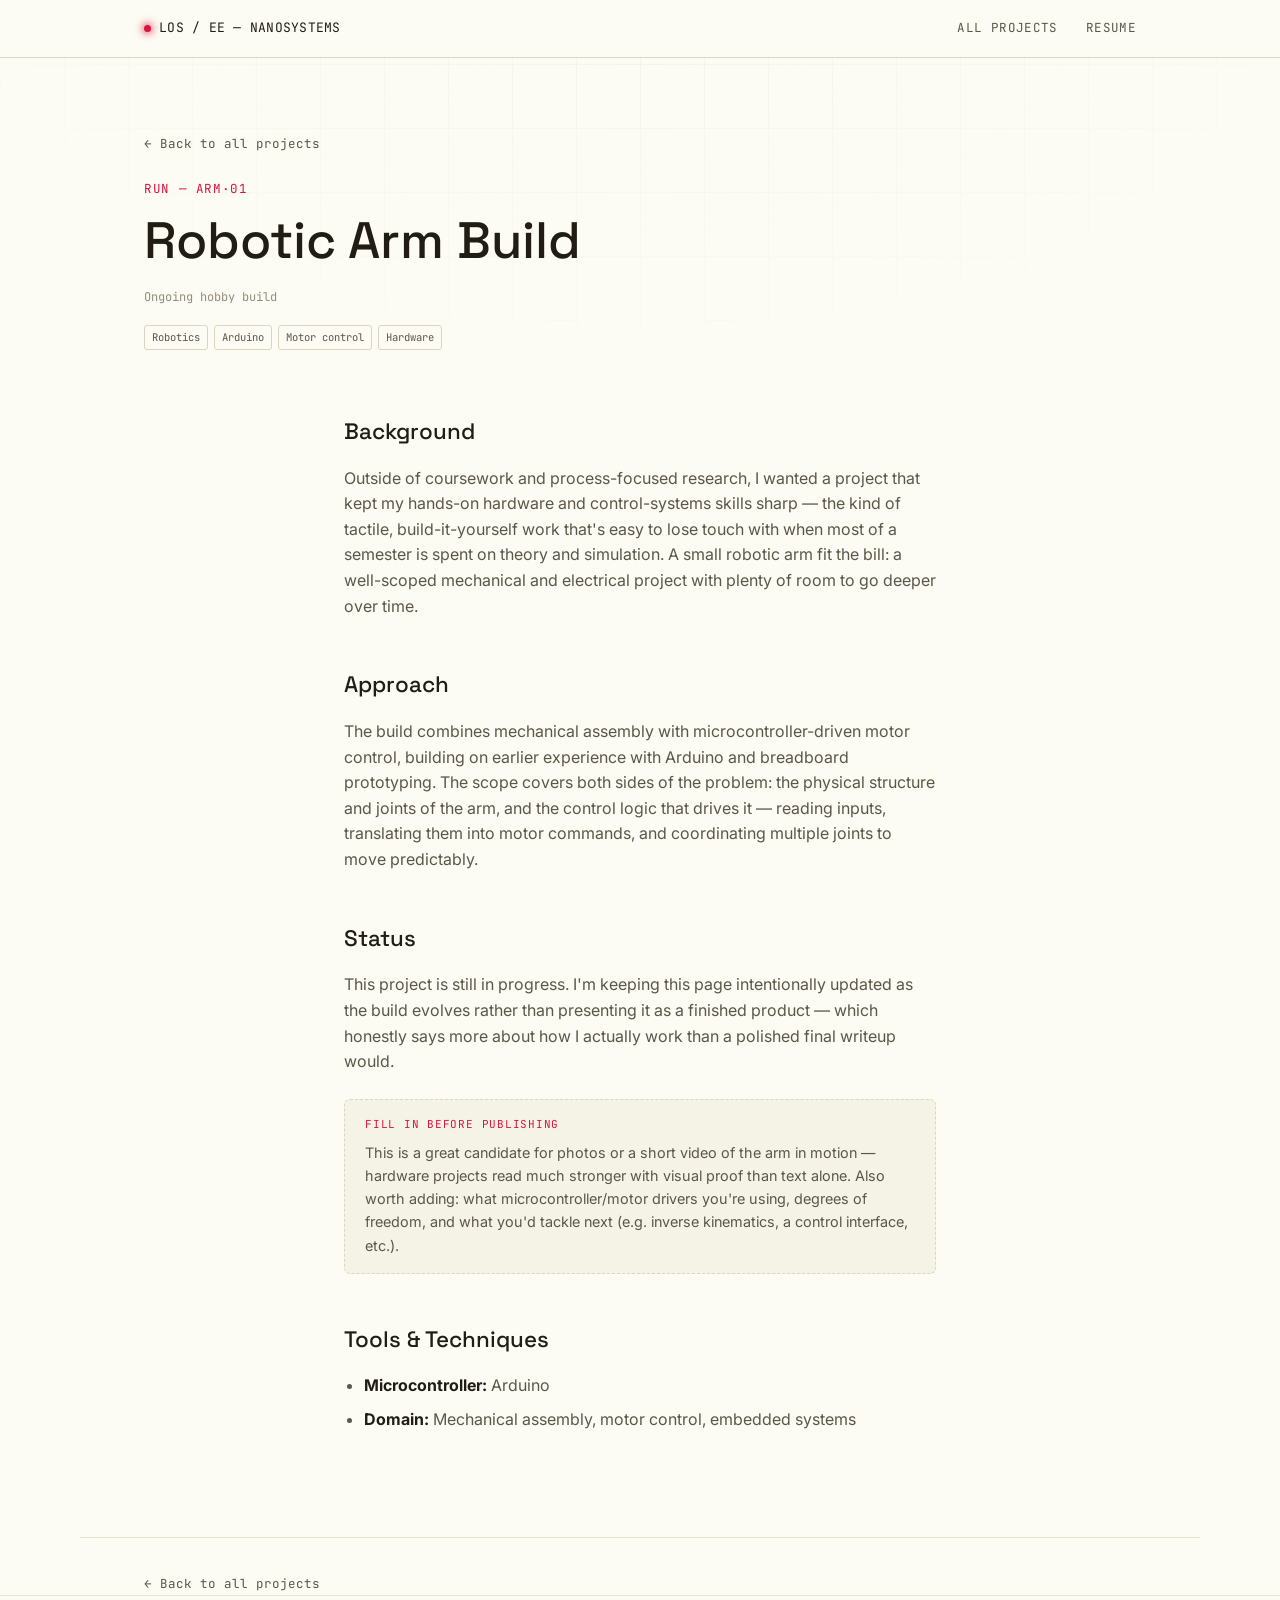
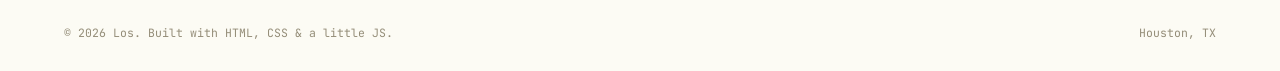
==== project-arm.html @ d70d7a23 "Changes to site visual theme, added pages for projects, typing animation for intro" ====
<!DOCTYPE html>
<html lang="en">
<head>
<meta charset="UTF-8">
<meta name="viewport" content="width=device-width, initial-scale=1.0">
<title>Robotic Arm Build — Los</title>
<meta name="description" content="Case study: designing and building a small robotic arm with microcontroller-driven motor control.">

<link rel="preconnect" href="https://fonts.googleapis.com">
<link rel="preconnect" href="https://fonts.gstatic.com" crossorigin>
<link href="https://fonts.googleapis.com/css2?family=Space+Grotesk:wght@500;600&family=Inter:wght@400;500;600&family=JetBrains+Mono:wght@400;500&display=swap" rel="stylesheet">
<link rel="stylesheet" href="style.css">
</head>
<body>

<nav class="nav">
  <div class="wrap nav-inner">
    <a href="index.html" class="nav-id"><span class="dot"></span> LOS / EE — NANOSYSTEMS</a>
    <ul class="nav-links">
      <li><a href="index.html#projects">All projects</a></li>
      <li><a href="assets/resume.pdf">Resume</a></li>
    </ul>
  </div>
</nav>

<main>
  <header class="wrap detail-hero">
    <a href="index.html#projects" class="back-link reveal">← Back to all projects</a>
    <div class="detail-id reveal">RUN — ARM·01</div>
    <h1 class="reveal">Robotic Arm Build</h1>
    <div class="detail-meta reveal">
      <span>Ongoing hobby build</span>
    </div>
    <div class="detail-tags reveal" style="margin-top: 18px;">
      <span class="tag">Robotics</span>
      <span class="tag">Arduino</span>
      <span class="tag">Motor control</span>
      <span class="tag">Hardware</span>
    </div>
  </header>

  <article class="wrap prose">

    <h2 class="reveal">Background</h2>
    <p class="reveal">
      Outside of coursework and process-focused research, I wanted a project
      that kept my hands-on hardware and control-systems skills sharp — the
      kind of tactile, build-it-yourself work that's easy to lose touch with
      when most of a semester is spent on theory and simulation. A small
      robotic arm fit the bill: a well-scoped mechanical and electrical
      project with plenty of room to go deeper over time.
    </p>

    <h2 class="reveal">Approach</h2>
    <p class="reveal">
      The build combines mechanical assembly with microcontroller-driven
      motor control, building on earlier experience with Arduino and
      breadboard prototyping. The scope covers both sides of the problem: the
      physical structure and joints of the arm, and the control logic that
      drives it — reading inputs, translating them into motor commands, and
      coordinating multiple joints to move predictably.
    </p>

    <h2 class="reveal">Status</h2>
    <p class="reveal">
      This project is still in progress. I'm keeping this page intentionally
      updated as the build evolves rather than presenting it as a finished
      product — which honestly says more about how I actually work than a
      polished final writeup would.
    </p>

    <div class="callout reveal">
      <div class="label">Fill in before publishing</div>
      <p>
        This is a great candidate for photos or a short video of the arm in
        motion — hardware projects read much stronger with visual proof than
        text alone. Also worth adding: what microcontroller/motor drivers
        you're using, degrees of freedom, and what you'd tackle next (e.g.
        inverse kinematics, a control interface, etc.).
      </p>
    </div>

    <h2 class="reveal">Tools &amp; Techniques</h2>
    <ul class="reveal">
      <li><strong>Microcontroller:</strong> Arduino</li>
      <li><strong>Domain:</strong> Mechanical assembly, motor control, embedded systems</li>
    </ul>

  </article>

  <div class="wrap detail-footer-nav">
    <a href="index.html#projects" class="back-link reveal">← Back to all projects</a>
  </div>
</main>

<footer>
  <span>© 2026 Los. Built with HTML, CSS &amp; a little JS.</span>
  <span>Houston, TX</span>
</footer>

<script src="script.js"></script>
</body>
</html>
---- style.css ----
/* =========================================================
   TOKENS
   ========================================================= */
:root {
 --bg: #fcfbf4;
 --panel: #f5f2e6;
 --panel-2: #efebdb;
 --line: #ddd5bf;
 --line-soft: #e9e4d3;

 --ink: #211d15;
 --ink-dim: #5c5748;
 --ink-faint: #948d78;

 --accent: #dc143c;		/* crimson */
 --accent-dim: #a10e2c;
 --accent-2: #b8860b;		/* goldenrod */

  --font-display: 'Space Grotesk', sans-serif;
  --font-body: 'Inter', sans-serif;
  --font-mono: 'JetBrains Mono', monospace;

  --container: 1120px;
  --pad: clamp(20px, 5vw, 64px);
}

* { box-sizing: border-box; }

html {
  scroll-behavior: smooth;
}

@media (prefers-reduced-motion: reduce) {
  html { scroll-behavior: auto; }
  * { animation-duration: 0.001ms !important; animation-iteration-count: 1 !important; transition-duration: 0.001ms !important; }
}

body {
  margin: 0;
  background: var(--bg);
  color: var(--ink);
  font-family: var(--font-body);
  font-size: 16px;
  line-height: 1.6;
  -webkit-font-smoothing: antialiased;
}

a { color: inherit; }

.wrap {
  max-width: var(--container);
  margin: 0 auto;
  padding-left: var(--pad);
  padding-right: var(--pad);
}

/* Faint procedural texture: cleanroom grid */
body::before {
  content: "";
  position: fixed;
  inset: 0;
  pointer-events: none;
  background-image:
    linear-gradient(var(--line-soft) 1px, transparent 1px),
    linear-gradient(90deg, var(--line-soft) 1px, transparent 1px);
  background-size: 64px 64px;
  opacity: 0.35;
  mask-image: radial-gradient(ellipse 80% 60% at 50% 0%, black 0%, transparent 70%);
  z-index: 0;
}

/* =========================================================
   NAVIGATION BAR
   ========================================================= */
.nav {			
  position: sticky;
  top: 0;
  z-index: 50;
  backdrop-filter: blur(10px);
  background: rgba(252, 251, 244, 0.85);
  border-bottom: 1px solid var(--line);
}

.nav-inner {
  display: flex;
  align-items: center;
  justify-content: space-between;
  padding-top: 18px;
  padding-bottom: 18px;
}

.nav-id {
  font-family: var(--font-mono);
  font-size: 13px;
  letter-spacing: 0.02em;
  color: var(--ink);
  text-decoration: none;
  display: flex;
  align-items: center;
  gap: 8px;
}

.nav-id .dot {
  width: 7px;
  height: 7px;
  border-radius: 50%;
  background: var(--accent);
  box-shadow: 0 0 8px 1px var(--accent);
  animation: pulse-dot 2.4s ease-in-out infinite;
}

@keyframes pulse-dot {
  0%, 100% { opacity: 1; }
  50% { opacity: 0.35; }
}

.nav-links {
  display: flex;
  gap: 28px;
  list-style: none;
  margin: 0;
  padding: 0;
  font-family: var(--font-mono);
  font-size: 12.5px;
  letter-spacing: 0.03em;
  text-transform: uppercase;
}

.nav-links a {
  text-decoration: none;
  color: var(--ink-dim);
  transition: color 0.2s ease;
  border-bottom: 1px solid transparent;
  padding-bottom: 2px;
}

.nav-links a:hover,
.nav-links a:focus-visible {
  color: var(--accent-2);
  border-bottom-color: var(--accent-2);
}

/* =========================================================
   HERO — equipment readout panel
   ========================================================= */
.hero {
  position: relative;
  z-index: 1;
  padding-top: clamp(56px, 10vw, 110px);
  padding-bottom: clamp(48px, 8vw, 88px);
}

.hero-eyebrow {
  font-family: var(--font-mono);
  font-size: 13px;
  color: var(--accent-2);
  letter-spacing: 0.06em;
  text-transform: uppercase;
  margin-bottom: 18px;
}

.hero h1 {
  font-family: var(--font-display);
  font-weight: 500;
  font-size: clamp(2.4rem, 6vw, 4.4rem);
  line-height: 1.05;
  letter-spacing: -0.01em;
  margin: 0 0 24px;
  max-width: 16ch;
}

.hero h1 em {
  font-style: normal;
  color: var(--accent);
}

.typing-cursor {
  display: inline-block;
  width: 2px;
  height: 1em;
  background: var(--accent);
  margin-left: 2px;
  vertical-align: text-bottom;
  animation: blink-cursor 0.8s steps(1) infinite;
}

@keyframes blink-cursor {
  0%, 50% { opacity: 1; }
  50.01%, 100% { opacity: 0; }
}

.hero-sub {
  font-size: clamp(1rem, 1.6vw, 1.15rem);
  color: var(--ink-dim);
  max-width: 52ch;
  margin: 0 0 36px;
}

.hero-actions {
  display: flex;
  gap: 14px;
  flex-wrap: wrap;
  margin-bottom: 56px;
}

.btn {
  font-family: var(--font-mono);
  font-size: 13px;
  letter-spacing: 0.02em;
  text-decoration: none;
  padding: 12px 22px;
  border-radius: 3px;
  border: 1px solid var(--line);
  color: var(--ink);
  transition: border-color 0.2s ease, transform 0.2s ease, background 0.2s ease;
  display: inline-flex;
  align-items: center;
  gap: 8px;
}

.btn.primary {
  background: var(--accent);
  color: #fcfbf4;
  border-color: var(--accent);
  font-weight: 600;
}

.btn.primary:hover { transform: translateY(-1px); box-shadow: 0 6px 24px -8px var(--accent); }
.btn:hover { border-color: var(--accent-2); transform: translateY(-1px); }

/* Readout panel */
.readout {
  border: 1px solid var(--line);
  background: linear-gradient(180deg, var(--panel), var(--panel-2));
  border-radius: 6px;
  padding: 22px clamp(18px, 3vw, 30px);
  display: grid;
  grid-template-columns: repeat(auto-fit, minmax(150px, 1fr));
  gap: 22px;
  position: relative;
  overflow: hidden;
}

.readout::after {
  content: "";
  position: absolute;
  left: 0; right: 0; bottom: 0;
  height: 2px;
  background: linear-gradient(90deg, transparent, var(--accent), var(--accent-2), transparent);
  animation: sweep 5s linear infinite;
  opacity: 0.8;
}

@keyframes sweep {
  0% { transform: translateX(-100%); }
  100% { transform: translateX(100%); }
}

.readout-item .label {
  font-family: var(--font-mono);
  font-size: 11px;
  color: var(--ink-faint);
  text-transform: uppercase;
  letter-spacing: 0.08em;
  margin-bottom: 6px;
}

.readout-item .value {
  font-family: var(--font-mono);
  font-size: clamp(1.1rem, 2vw, 1.4rem);
  color: var(--ink);
}

.readout-item .value .unit {
  font-size: 0.6em;
  color: var(--ink-dim);
  margin-left: 3px;
}

.readout-item.glow .value { color: var(--accent); }

/* =========================================================
   SECTION SCAFFOLDING
   ========================================================= */
section {
  position: relative;
  z-index: 1;
  padding-top: clamp(56px, 8vw, 96px);
  padding-bottom: clamp(56px, 8vw, 96px);
  border-top: 1px solid var(--line-soft);
}

.section-head {
  display: flex;
  align-items: baseline;
  justify-content: space-between;
  gap: 24px;
  margin-bottom: 44px;
  flex-wrap: wrap;
}

.section-tag {
  font-family: var(--font-mono);
  font-size: 12.5px;
  color: var(--accent-2);
  text-transform: uppercase;
  letter-spacing: 0.08em;
}

.section-head h2 {
  font-family: var(--font-display);
  font-weight: 500;
  font-size: clamp(1.6rem, 3vw, 2.2rem);
  margin: 6px 0 0;
}

.section-desc {
  color: var(--ink-dim);
  max-width: 46ch;
  font-size: 0.95rem;
}

/* =========================================================
   REVEAL ANIMATION
   ========================================================= */
.reveal {
  opacity: 0;
  transform: translateY(22px);
  transition: opacity 0.7s cubic-bezier(0.2, 0.6, 0.2, 1), transform 0.7s cubic-bezier(0.2, 0.6, 0.2, 1);
}

.reveal.is-visible {
  opacity: 1;
  transform: translateY(0);
}

/* stagger children */
.stagger .reveal:nth-child(1) { transition-delay: 0s; }
.stagger .reveal:nth-child(2) { transition-delay: 0.09s; }
.stagger .reveal:nth-child(3) { transition-delay: 0.18s; }
.stagger .reveal:nth-child(4) { transition-delay: 0.27s; }

/* =========================================================
   PROJECTS — run log entries
   ========================================================= */
.log {
  display: flex;
  flex-direction: column;
  gap: 18px;
}

.log-entry {
  position: relative;
  cursor: pointer;
  border: 1px solid var(--line);
  background: var(--panel);
  border-radius: 6px;
  padding: clamp(20px, 3vw, 32px);
  display: grid;
  grid-template-columns: 200px 1fr;
  gap: clamp(16px, 3vw, 40px);
  transition: border-color 0.25s ease, background 0.25s ease;
}

.log-entry:hover {
  border-color: var(--accent-dim);
  background: var(--panel-2);
}

.log-meta {
  font-family: var(--font-mono);
}

.log-id {
  font-size: 12px;
  color: var(--accent);
  letter-spacing: 0.05em;
  margin-bottom: 8px;
}

.log-date {
  font-size: 11.5px;
  color: var(--ink-faint);
  margin-bottom: 16px;
}

.log-tags {
  display: flex;
  flex-wrap: wrap;
  gap: 6px;
}

.tag {
  font-size: 10.5px;
  font-family: var(--font-mono);
  color: var(--ink-dim);
  border: 1px solid var(--line);
  border-radius: 3px;
  padding: 3px 7px;
  white-space: nowrap;
}

.log-body h3 {
  font-family: var(--font-display);
  font-weight: 500;
  font-size: 1.35rem;
  margin: 0 0 12px;
}

.log-row {
  margin-bottom: 12px;
  font-size: 0.93rem;
}

.log-row:last-child { margin-bottom: 0; }

.log-row .k {
  font-family: var(--font-mono);
  font-size: 10.5px;
  color: var(--ink-faint);
  text-transform: uppercase;
  letter-spacing: 0.07em;
  display: block;
  margin-bottom: 4px;
}

.log-row .v {
  color: var(--ink-dim);
}

.log-links {
  position: relative;
  z-indez: 2;
  margin-top: 18px;
  display: flex;
  gap: 16px;
}

.log-links a {
  font-family: var(--font-mono);
  font-size: 12px;
  color: var(--accent-2);
  text-decoration: none;
  border-bottom: 1px solid transparent;
}

.log-links a:hover { border-bottom-color: var(--accent-2); }

.card-link {
  position: absolute;
  inset: 0;
  z-index: 1;
}

@media (max-width: 720px) {
  .log-entry { grid-template-columns: 1fr; }
}

/* =========================================================
   EXPERIENCE — timeline
   ========================================================= */
.timeline {
  position: relative;
  padding-left: 28px;
  border-left: 1px solid var(--line);
}

.tl-item {
  position: relative;
  padding-bottom: 40px;
}

.tl-item:last-child { padding-bottom: 0; }

.tl-item::before {
  content: "";
  position: absolute;
  left: -33px;
  top: 4px;
  width: 9px;
  height: 9px;
  border-radius: 50%;
  background: var(--bg);
  border: 2px solid var(--accent-2);
}

.tl-when {
  font-family: var(--font-mono);
  font-size: 11.5px;
  color: var(--ink-faint);
  text-transform: uppercase;
  letter-spacing: 0.06em;
  margin-bottom: 6px;
}

.tl-item h3 {
  font-family: var(--font-display);
  font-weight: 500;
  font-size: 1.1rem;
  margin: 0 0 8px;
}

.tl-item p {
  color: var(--ink-dim);
  font-size: 0.93rem;
  max-width: 62ch;
  margin: 0;
}

/* =========================================================
   ABOUT / SKILLS grid
   ========================================================= */
.about-grid {
  display: grid;
  grid-template-columns: 1.1fr 0.9fr;
  gap: clamp(24px, 4vw, 64px);
  align-items: start;
}

.about-grid p {
  color: var(--ink-dim);
  margin: 0 0 16px;
}

.about-grid p:last-child { margin-bottom: 0; }

.skill-block { margin-bottom: 22px; }
.skill-block:last-child { margin-bottom: 0; }

.skill-block .k {
  font-family: var(--font-mono);
  font-size: 11px;
  color: var(--accent-2);
  text-transform: uppercase;
  letter-spacing: 0.07em;
  margin-bottom: 10px;
}

.pill-row {
  display: flex;
  flex-wrap: wrap;
  gap: 8px;
}

.pill {
  font-family: var(--font-mono);
  font-size: 12px;
  color: var(--ink);
  background: var(--panel);
  border: 1px solid var(--line);
  padding: 6px 12px;
  border-radius: 3px;
}

@media (max-width: 780px) {
  .about-grid { grid-template-columns: 1fr; }
}

/* =========================================================
   CONTACT / FOOTER
   ========================================================= */
.contact {
  text-align: left;
}

.contact h2 {
  font-family: var(--font-display);
  font-weight: 500;
  font-size: clamp(1.8rem, 4vw, 2.8rem);
  max-width: 18ch;
  margin: 0 0 28px;
}

.contact-links {
  display: flex;
  gap: 16px;
  flex-wrap: wrap;
}

footer {
  border-top: 1px solid var(--line-soft);
  padding: 28px var(--pad);
  font-family: var(--font-mono);
  font-size: 11.5px;
  color: var(--ink-faint);
  display: flex;
  justify-content: space-between;
  flex-wrap: wrap;
  gap: 8px;
  position: relative;
  z-index: 1;
}

/* =========================================================
   PROJECT DETAIL PAGES
   ========================================================= */
.back-link {
  display: inline-flex;
  align-items: center;
  gap: 6px;
  font-family: var(--font-mono);
  font-size: 12.5px;
  text-decoration: none;
  color: var(--ink-dim);
  border-bottom: 1px solid transparent;
}

.back-link:hover { color: var(--accent-2); border-bottom-color: var(--accent-2); }

.detail-hero {
  padding-top: clamp(40px, 7vw, 72px);
  padding-bottom: clamp(32px, 5vw, 56px);
}

.detail-id {
  font-family: var(--font-mono);
  font-size: 12.5px;
  color: var(--accent);
  letter-spacing: 0.05em;
  margin: 24px 0 14px;
}

.detail-hero h1 {
  font-family: var(--font-display);
  font-weight: 500;
  font-size: clamp(2rem, 4.5vw, 3.2rem);
  line-height: 1.1;
  margin: 0 0 18px;
  max-width: 20ch;
}

.detail-meta {
  display: flex;
  flex-wrap: wrap;
  align-items: center;
  gap: 14px;
  color: var(--ink-faint);
  font-family: var(--font-mono);
  font-size: 12px;
}

.detail-tags {
  display: flex;
  flex-wrap: wrap;
  gap: 6px;
}

.prose {
  max-width: 72ch;
  padding-top: 8px;
  padding-bottom: clamp(48px, 8vw, 88px);
}

.prose h2 {
  font-family: var(--font-display);
  font-weight: 500;
  font-size: 1.4rem;
  margin: 48px 0 16px;
}

.prose h2:first-child { margin-top: 0; }

.prose p {
  color: var(--ink-dim);
  margin: 0 0 16px;
}

.prose ul {
  color: var(--ink-dim);
  padding-left: 20px;
  margin: 0 0 16px;
}

.prose li { margin-bottom: 8px; }

.prose strong { color: var(--ink); }

.callout {
  border: 1px dashed var(--line);
  background: var(--panel);
  border-radius: 6px;
  padding: 16px 20px;
  margin: 24px 0;
}

.callout .label {
  font-family: var(--font-mono);
  font-size: 11px;
  color: var(--accent);
  text-transform: uppercase;
  letter-spacing: 0.07em;
  margin-bottom: 8px;
}

.callout p {
  margin: 0;
  font-size: 0.9rem;
}

.detail-footer-nav {
  padding-top: 32px;
  border-top: 1px solid var(--line-soft);
}


/* focus visibility */
a:focus-visible, button:focus-visible {
  outline: 2px solid var(--accent-2);
  outline-offset: 3px;
}
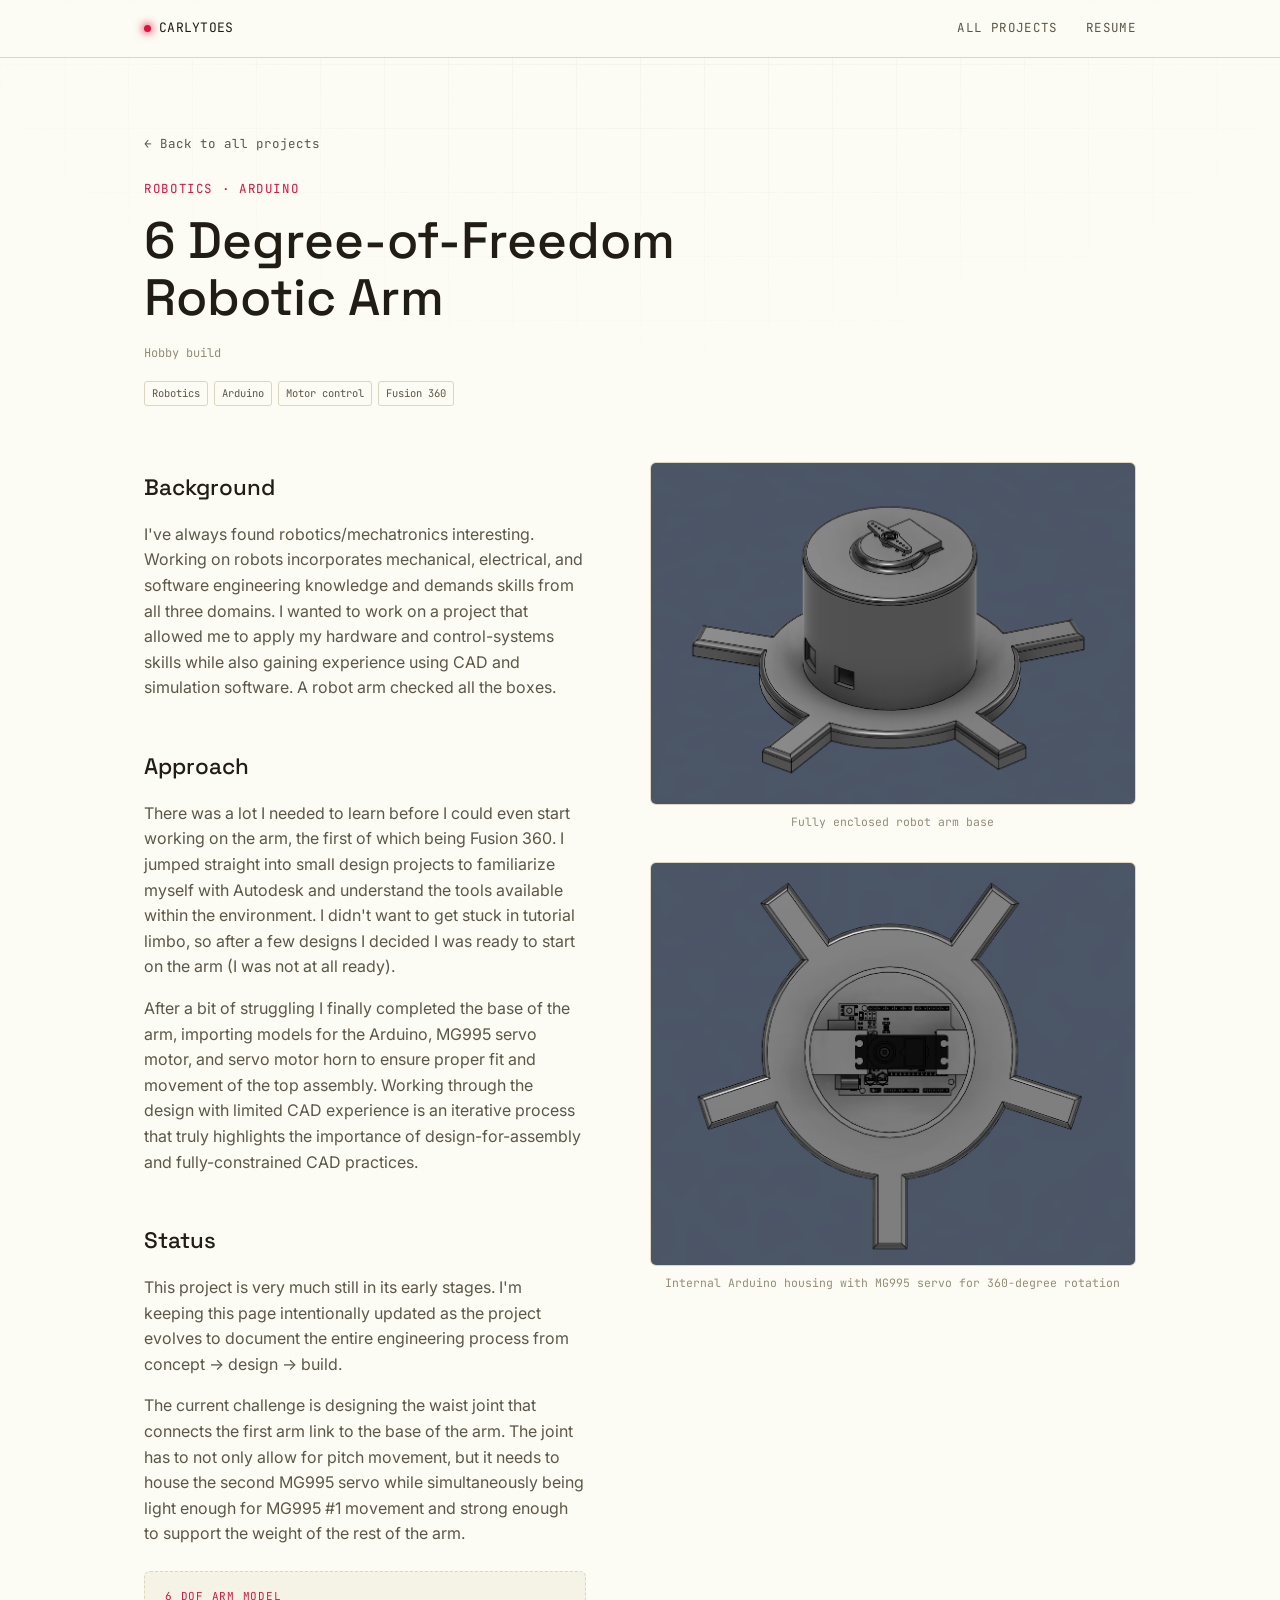
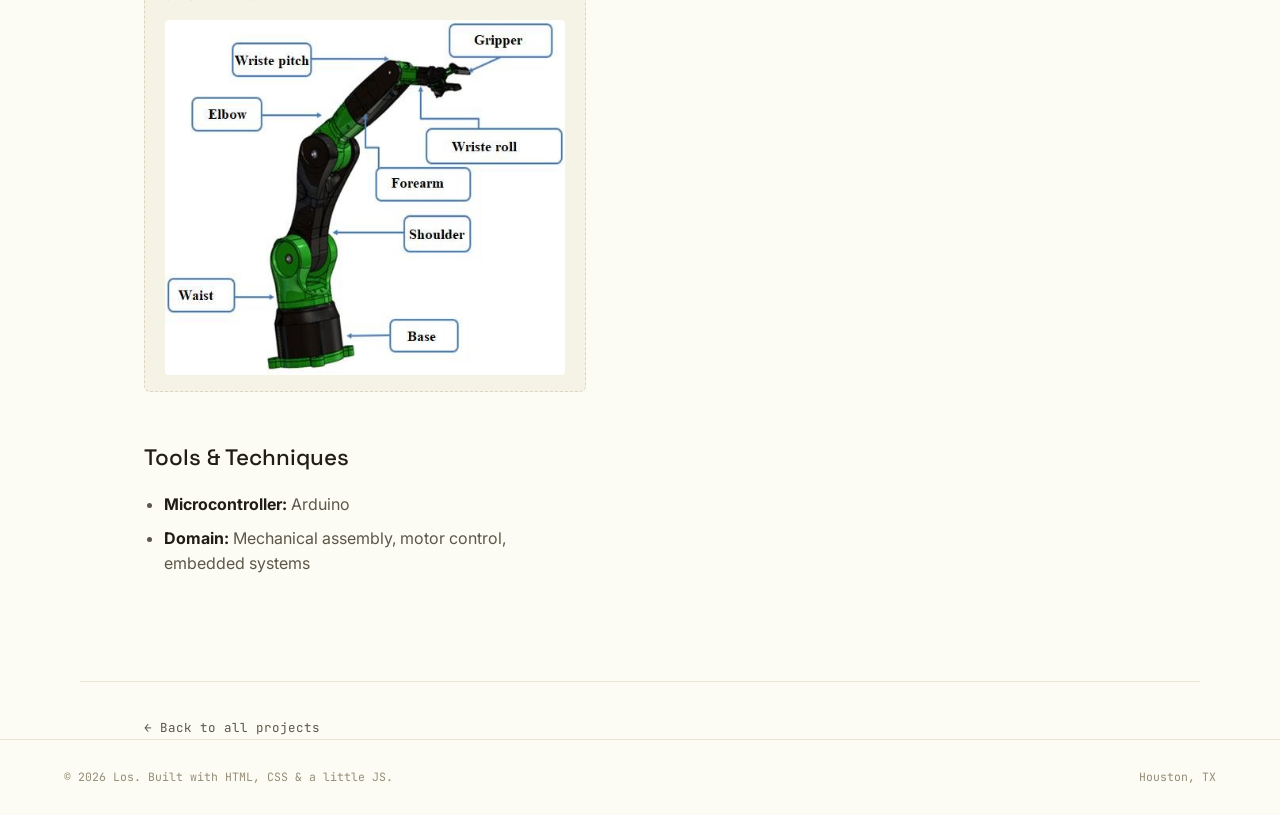
==== commit d2bca40d: "Arm content update." ====
--- a/project-arm.html
+++ b/project-arm.html
@@ -3,7 +3,7 @@
 <head>
 <meta charset="UTF-8">
 <meta name="viewport" content="width=device-width, initial-scale=1.0">
-<title>Robotic Arm Build — Los</title>
+<title>6DOF Robot Arm</title>
 <meta name="description" content="Case study: designing and building a small robotic arm with microcontroller-driven motor control.">
 
 <link rel="preconnect" href="https://fonts.googleapis.com">
@@ -15,7 +15,7 @@
 
 <nav class="nav">
   <div class="wrap nav-inner">
-    <a href="index.html" class="nav-id"><span class="dot"></span> LOS / EE — NANOSYSTEMS</a>
+    <a href="index.html" class="nav-id"><span class="dot"></span> CARLYTOES</a>
     <ul class="nav-links">
       <li><a href="index.html#projects">All projects</a></li>
       <li><a href="assets/resume.pdf">Resume</a></li>
@@ -26,58 +26,58 @@
 <main>
   <header class="wrap detail-hero">
     <a href="index.html#projects" class="back-link reveal">← Back to all projects</a>
-    <div class="detail-id reveal">RUN — ARM·01</div>
-    <h1 class="reveal">Robotic Arm Build</h1>
+    <div class="detail-id reveal">ROBOTICS · ARDUINO</div>
+    <h1 class="reveal">6 Degree-of-Freedom Robotic Arm</h1>
     <div class="detail-meta reveal">
-      <span>Ongoing hobby build</span>
+      <span>Hobby build</span>
     </div>
     <div class="detail-tags reveal" style="margin-top: 18px;">
       <span class="tag">Robotics</span>
       <span class="tag">Arduino</span>
       <span class="tag">Motor control</span>
-      <span class="tag">Hardware</span>
+      <span class="tag">Fusion 360</span>
     </div>
   </header>
 
-  <article class="wrap prose">
+<div class="wrap detail-body">
+  <article class="prose">
 
     <h2 class="reveal">Background</h2>
     <p class="reveal">
-      Outside of coursework and process-focused research, I wanted a project
-      that kept my hands-on hardware and control-systems skills sharp — the
-      kind of tactile, build-it-yourself work that's easy to lose touch with
-      when most of a semester is spent on theory and simulation. A small
-      robotic arm fit the bill: a well-scoped mechanical and electrical
-      project with plenty of room to go deeper over time.
+      I've always found robotics/mechatronics interesting. Working on robots incorporates mechanical, electrical, and software engineering            knowledge and demands skills from all three domains. I wanted to work on a project that allowed me to apply my hardware and
+      control-systems skills while also gaining experience using CAD and simulation software. A robot arm checked all the boxes.
     </p>
 
     <h2 class="reveal">Approach</h2>
     <p class="reveal">
-      The build combines mechanical assembly with microcontroller-driven
-      motor control, building on earlier experience with Arduino and
-      breadboard prototyping. The scope covers both sides of the problem: the
-      physical structure and joints of the arm, and the control logic that
-      drives it — reading inputs, translating them into motor commands, and
-      coordinating multiple joints to move predictably.
+      There was a lot I needed to learn before I could even start working on the arm, the first of which being Fusion 360. I jumped
+      straight into small design projects to familiarize myself with Autodesk and understand the tools available within the environment. I       didn't want to get stuck in tutorial limbo, so after a few designs I decided I was ready to start on the arm (I was not at all ready).
+    </p>
+
+    <p class="reveal">
+      After a bit of struggling I finally completed the base of the arm, importing models for the Arduino, MG995 servo motor, and servo motor
+      horn to ensure proper fit and movement of the top assembly. Working through the design with limited CAD experience is an iterative
+      process that truly highlights the importance of design-for-assembly and fully-constrained CAD practices.
     </p>
 
     <h2 class="reveal">Status</h2>
     <p class="reveal">
-      This project is still in progress. I'm keeping this page intentionally
-      updated as the build evolves rather than presenting it as a finished
-      product — which honestly says more about how I actually work than a
-      polished final writeup would.
+      This project is very much still in its early stages. I'm keeping this page intentionally updated as the project evolves to document the         entire engineering process from concept -> design -> build. 
     </p>
 
+    <p class="reveal">
+      The current challenge is designing the waist joint that connects the first arm link to the base of the arm. The joint has to not only
+      allow for pitch movement, but it needs to house the second MG995 servo while simultaneously being light enough for MG995 #1 movement and       strong enough to support the weight of the rest of the arm.
+
+    <p class="reveal">
+
+
     <div class="callout reveal">
-      <div class="label">Fill in before publishing</div>
+      <div class="label">6 DOF Arm Model</div>
       <p>
-        This is a great candidate for photos or a short video of the arm in
-        motion — hardware projects read much stronger with visual proof than
-        text alone. Also worth adding: what microcontroller/motor drivers
-        you're using, degrees of freedom, and what you'd tackle next (e.g.
-        inverse kinematics, a control interface, etc.).
+
       </p>
+      <img src="assets/ARMINSPO.png" alt="6 DOF Arm Model" class="callout-img">
     </div>
 
     <h2 class="reveal">Tools &amp; Techniques</h2>
@@ -87,6 +87,24 @@
     </ul>
 
   </article>
+
+ <aside class="detail-media detail-media--sticky">
+    <div class="media-item reveal">
+      <div class="media-slot">
+        <img src="assets/ARM1.png" alt="Fully enclosed robot arm base">
+      </div>
+      <p class="media-caption">Fully enclosed robot arm base</p>
+    </div>
+
+    <div class="media-item reveal">
+      <div class="media-slot">
+        <img src="assets/ARM2.png" alt="Internal Arduino housing with MG995 servo for 360-degree rotation">
+      </div>
+      <p class="media-caption">Internal Arduino housing with MG995 servo for 360-degree rotation</p>
+    </div>
+
+  </aside>
+</div>
 
   <div class="wrap detail-footer-nav">
     <a href="index.html#projects" class="back-link reveal">← Back to all projects</a>
@@ -98,6 +116,11 @@
   <span>Houston, TX</span>
 </footer>
 
+<div class="lightbox" id="lightbox">
+  <button class="lightbox-close" aria-label="Close image">✕</button>
+  <img src="" alt="" id="lightbox-img">
+</div>
+
 <script src="script.js"></script>
 </body>
 </html>
--- a/style.css
+++ b/style.css
@@ -203,6 +203,72 @@
   margin-bottom: 56px;
 }
 
+.hero-top {
+  display: grid;
+  grid-template-columns: 1.3fr 1fr;
+  gap: clamp(28px, 5vw, 64px);
+  align-items: center;
+  margin-bottom: 48px;
+}
+
+.hero-intro .hero-actions {
+  margin-bottom: 0;
+}
+
+.hero-photo {
+  position: relative;
+  overflow: hidden;
+  border-radius: 8px;
+}
+
+.hero-photo img {
+  display: block;
+  width: 100%;
+  aspect-ratio: 4 / 5;
+  object-fit: cover;
+  object-position: 80% 50%;
+  transform: scale(1.15);
+  border-radius: 8px;
+  border: 1px solid var(--line);
+  box-shadow: 0 24px 60px -24px rgba(0, 0, 0, 0.35);
+}
+
+/* corner-bracket accents, echoing the instrumentation theme */
+.hero-photo::before,
+.hero-photo::after {
+  content: "";
+  position: absolute;
+  width: 22px;
+  height: 22px;
+  border: 2px solid var(--accent);
+  pointer-events: none;
+}
+
+.hero-photo::before {
+  top: -10px;
+  left: -10px;
+  border-right: none;
+  border-bottom: none;
+}
+
+.hero-photo::after {
+  bottom: -10px;
+  right: -10px;
+  border-left: none;
+  border-top: none;
+}
+
+@media (max-width: 780px) {
+  .hero-top {
+    grid-template-columns: 1fr;
+  }
+  .hero-photo {
+    order: -1;
+    max-width: 280px;
+    margin: 0 auto;
+  }
+}
+
 .btn {
   font-family: var(--font-mono);
   font-size: 13px;
@@ -651,6 +717,90 @@
   padding-bottom: clamp(48px, 8vw, 88px);
 }
 
+.detail-body {
+  display: grid;
+  grid-template-columns: 1fr 1.1fr;
+  gap: clamp(32px, 5vw, 64px);
+  align-items: start;
+  padding-bottom: clamp(48px, 8vw, 88px);
+}
+
+.detail-body .prose {
+  padding-bottom: 0;
+}
+
+.detail-media {
+  display: flex;
+  flex-direction: column;
+  gap: 32px;
+}
+
+.detail-media--sticky {
+  position: sticky;
+  top: 90px;
+}
+
+@media (max-width: 900px) {
+  .detail-media--sticky {
+    position: static;
+  }
+}
+
+.media-slot {
+  border: 1px solid var(--line);
+  background: var(--panel);
+  border-radius: 6px;
+  display: flex;
+  align-items: center;
+  justify-content: center;
+  overflow: hidden;
+}
+
+.media-item {
+  display: flex;
+  flex-direction: column;
+  gap: 8px;
+}
+
+.media-caption {
+  font-family: var(--font-mono);
+  font-size: 11.5px;
+  color: var(--ink-faint);
+  margin: 0;
+  line-height: 1.5;
+  text-align: center;
+}
+
+.media-slot img,
+.media-slot video {
+  width: 100%;
+  height: auto;
+  object-fit: contain;
+  display: block;
+}
+
+.media-slot-label {
+  font-family: var(--font-mono);
+  font-size: 11.5px;
+  color: var(--ink-faint);
+  text-transform: uppercase;
+  letter-spacing: 0.06em;
+}
+
+@media (max-width: 900px) {
+  .detail-body {
+    grid-template-columns: 1fr;
+  }
+  .detail-media {
+    position: static;
+    flex-direction: row;
+    flex-wrap: wrap;
+  }
+  .media-slot {
+    flex: 1 1 200px;
+  }
+}
+
 .prose h2 {
   font-family: var(--font-display);
   font-weight: 500;
@@ -674,6 +824,19 @@
 .prose li { margin-bottom: 8px; }
 
 .prose strong { color: var(--ink); }
+
+.prose a {
+  color: var(--accent-2);
+  text-decoration: underline;
+  text-underline-offset: 2px;
+  text-decoration-color: var(--line);
+  transition: text-decoration-color 0.2s ease, color 0.2s ease;
+}
+
+.prose a:hover {
+  color: var(--accent);
+  text-decoration-color: var(--accent);
+}
 
 .callout {
   border: 1px dashed var(--line);
@@ -697,11 +860,73 @@
   font-size: 0.9rem;
 }
 
+.callout-img {
+  width: 100%;
+  height: auto;
+  border-radius: 4px;
+  margin-top: 14px;
+  display: block;
+}
+
 .detail-footer-nav {
   padding-top: 32px;
   border-top: 1px solid var(--line-soft);
 }
 
+/* =========================================================
+   LIGHTBOX
+   ========================================================= */
+.media-slot img {
+  cursor: zoom-in;
+}
+
+.lightbox {
+  position: fixed;
+  inset: 0;
+  background: rgba(10, 10, 10, 0.92);
+  display: flex;
+  align-items: center;
+  justify-content: center;
+  padding: 40px;
+  z-index: 100;
+  opacity: 0;
+  pointer-events: none;
+  transition: opacity 0.25s ease;
+}
+
+.lightbox.is-open {
+  opacity: 1;
+  pointer-events: auto;
+}
+
+.lightbox img {
+  max-width: 100%;
+  max-height: 100%;
+  border-radius: 6px;
+  box-shadow: 0 24px 80px -20px rgba(0, 0, 0, 0.6);
+}
+
+.lightbox-close {
+  position: absolute;
+  top: 24px;
+  right: 24px;
+  width: 40px;
+  height: 40px;
+  border-radius: 50%;
+  border: 1px solid rgba(255, 255, 255, 0.4);
+  background: none;
+  color: #fff;
+  font-size: 18px;
+  cursor: pointer;
+  display: flex;
+  align-items: center;
+  justify-content: center;
+  transition: background 0.2s ease;
+}
+
+.lightbox-close:hover {
+  background: rgba(255, 255, 255, 0.15);
+}
 
 /* focus visibility */
 a:focus-visible, button:focus-visible {
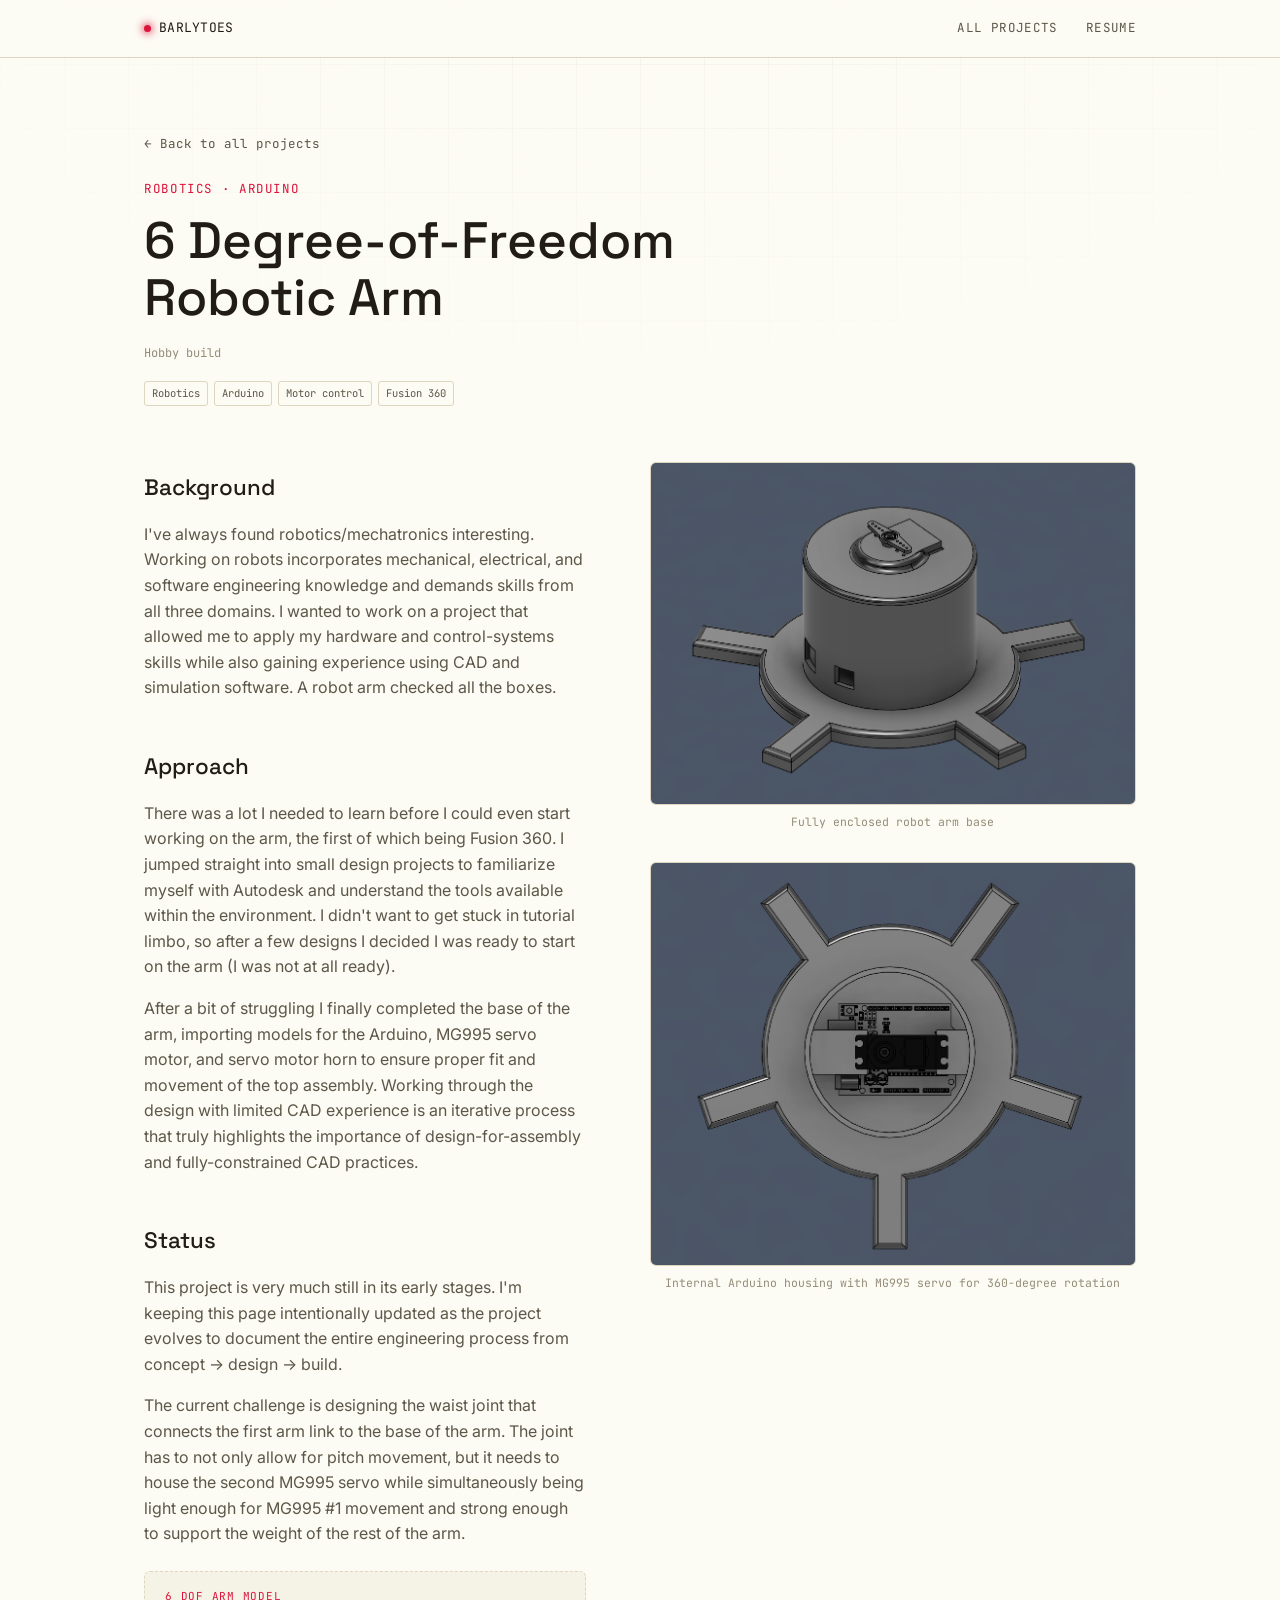
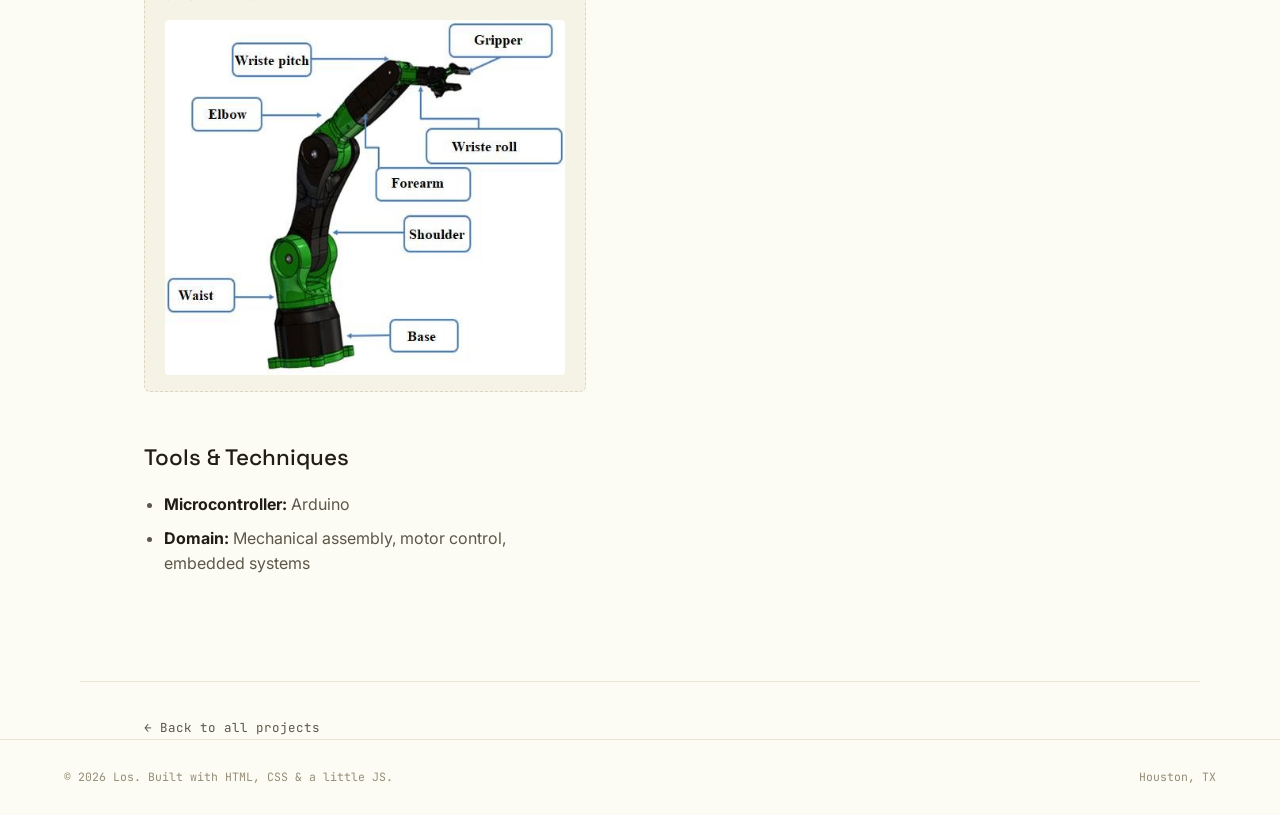
==== commit d69a5c54: "Image reformatting, carlytoes -> barlytoes" ====
--- a/project-arm.html
+++ b/project-arm.html
@@ -15,7 +15,7 @@
 
 <nav class="nav">
   <div class="wrap nav-inner">
-    <a href="index.html" class="nav-id"><span class="dot"></span> CARLYTOES</a>
+    <a href="index.html" class="nav-id"><span class="dot"></span> BARLYTOES</a>
     <ul class="nav-links">
       <li><a href="index.html#projects">All projects</a></li>
       <li><a href="assets/resume.pdf">Resume</a></li>
--- a/style.css
+++ b/style.css
@@ -227,7 +227,7 @@
   aspect-ratio: 4 / 5;
   object-fit: cover;
   object-position: 80% 50%;
-  transform: scale(1.15);
+  transform: scale(1);
   border-radius: 8px;
   border: 1px solid var(--line);
   box-shadow: 0 24px 60px -24px rgba(0, 0, 0, 0.35);
